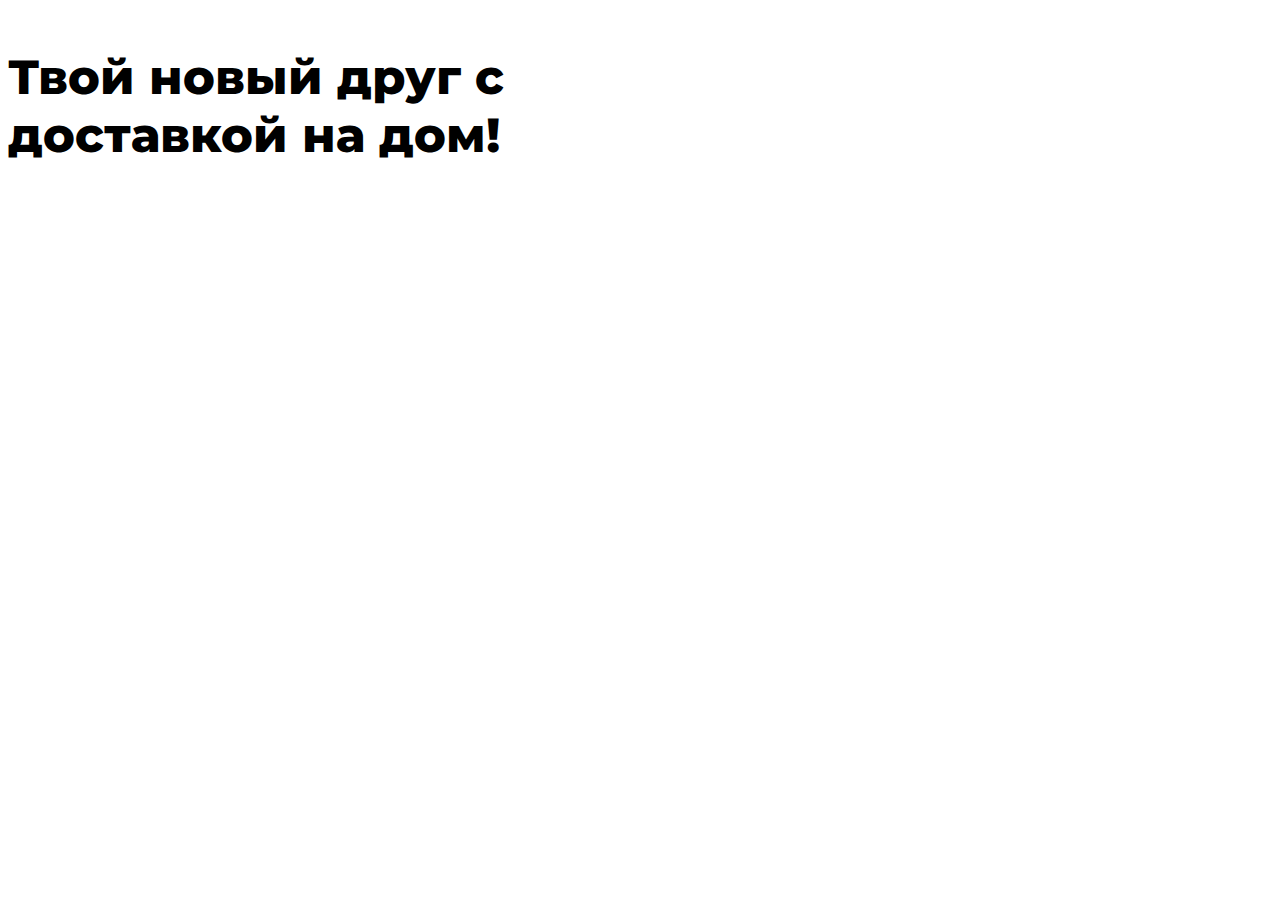
==== index.html @ 2981b5f7 "Happy Pet v0.1" ====
<!DOCTYPE html>
<html lang="en">
<head>
    <meta charset="UTF-8">
    <meta name="viewport" content="width=1600, height=900, initial-scale=1.0">
    <title>Happy Pet</title>
    <link rel="stylesheet" href="css/main.css">
    <link rel="preconnect" href="https://fonts.googleapis.com">
    <link rel="preconnect" href="https://fonts.gstatic.com" crossorigin>
    <link href="https://fonts.googleapis.com/css2?family=Montserrat:wght@400;800&display=swap" rel="stylesheet">
</head>

<body>
    <p class="caption" style="width: 500px" style="height: 70px">Твой новый друг с доставкой на дом! </p>
</body>
</html>

<!--font: Montserrat-->
---- css/main.css ----
body {
    font-family: 'Montserrat', sans-serif;
}

.caption {
    color: black;
    font-size: 48px;
    font-weight: 800;
    margin-bottom: 325;
    margin-right: 215; 
}
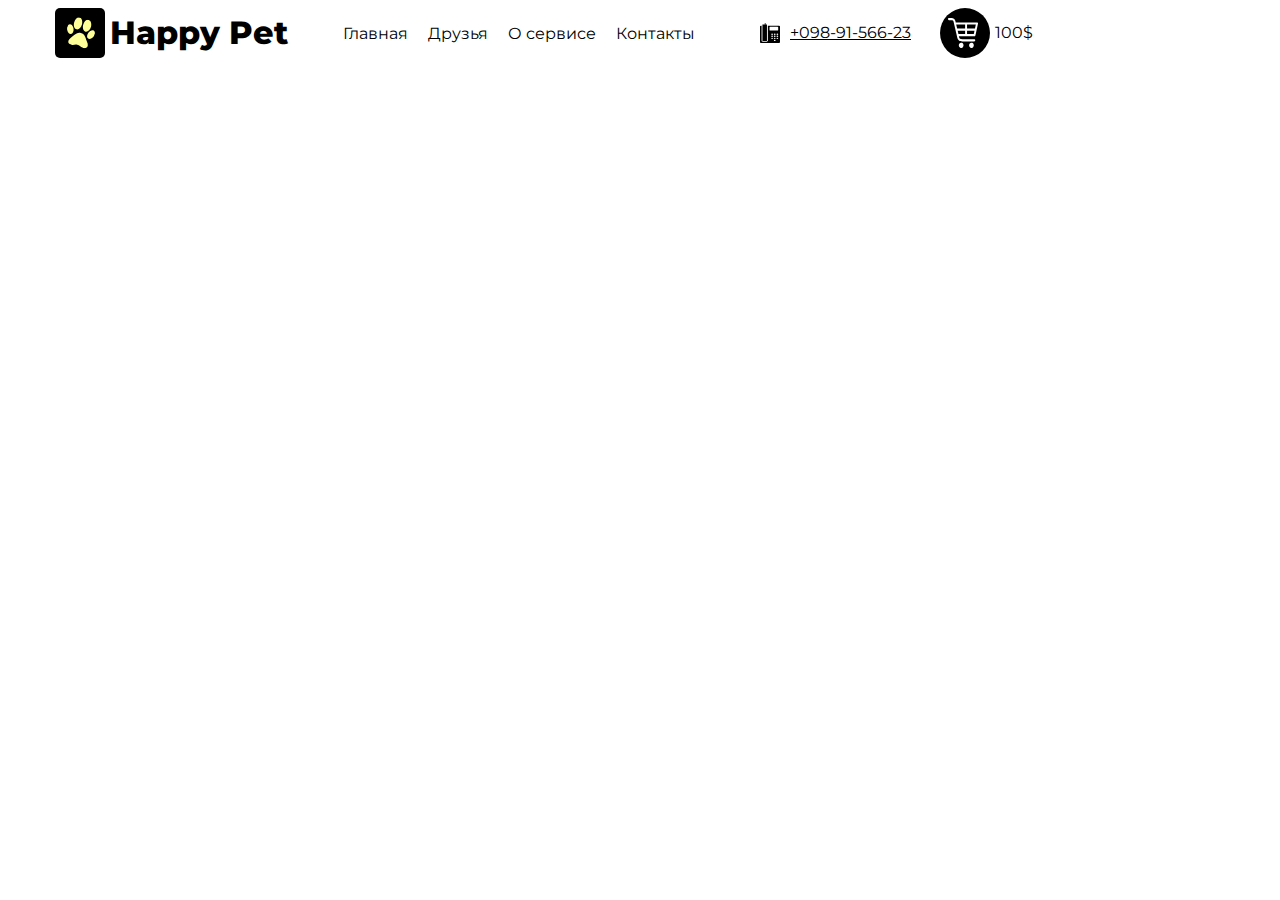
==== commit 736fac62: "Happy Pet v0.2" ====
--- a/index.html
+++ b/index.html
@@ -11,8 +11,56 @@
 </head>
 
 <body>
-    <p class="caption" style="width: 500px" style="height: 70px">Твой новый друг с доставкой на дом! </p>
+    <header id="header" class="header">
+        <div class="container">
+            <div class="nav">
+                <div class="logo">
+                    <div class="logoimg"> 
+                        <img src="img/logo.svg" alt="Happy Pet Logo" class="logoicon">
+                        <div class="logorect"></div>
+                    </div>
+                    <h1 class="logotitle">Happy Pet</h1>
+                </div>
+                <ul class="menu">
+                    <li>
+                        <a href="#">
+                            Главная
+                        </a>
+                    </li>
+                    <li>
+                        <a href="#">
+                            Друзья
+                        </a>
+                    </li>
+                    <li>
+                        <a href="#">
+                            О сервисе
+                        </a>
+                    </li>
+                    <li>
+                        <a href="#">
+                            Контакты
+                        </a>
+                    </li>
+                </ul>
+                <div class="telephone">
+                    <img src="img/phone.svg" alt="telephone icon" class="telimg">
+                    <a href="tel:+0989156623" class="tel">+098-91-566-23</a>
+                </div>
+                <div class="cart">
+                    <div class="cartimg">                    
+                        <img src="img/backet.svg" alt="cart icon" class="carticon"></div>
+                        <div class="cartcircle"></div>
+                    <a href="#" class="amount">100$</a>
+                </div>
+            </div>
+            <div class="offer">
+
+            </div>
+        </div>
+    </header>
+
+
+    </header>
 </body>
-</html>
-
-<!--font: Montserrat-->+</html>--- a/css/main.css
+++ b/css/main.css
@@ -2,10 +2,95 @@
     font-family: 'Montserrat', sans-serif;
 }
 
-.caption {
+.container{
+    width: 1170px;
+    margin: 0 auto; /*centering*/
+}
+
+.nav{
+    display:flex;
+    width: 1020px; height: 50px;
+    top: 80px; left: 215px;
+}
+
+.logo{
+    display:flex;
+}
+
+.logoimg{
+    width: 50px; height: 50px;
+}
+
+.logoicon{
+    position: absolute;
+    margin-top: 7px; margin-left: 7.5px;
+    width: 35px; height: 35px;
+}
+.logorect{
+    border-radius: 5px;;
+    width: 50px; height: 50px;
+    background: #000;
+    z-index: -1;
+}
+
+.logotitle{
+    margin: 5px;
+    font-size: 24;
+    font-weight: 800;
+    text-align: center;
+}
+
+.menu{
+    display: flex;
+    list-style-type: none;
+    font-size: 16px; 
+}
+
+.menu li a{
+    text-decoration: none;
+    margin: 10px;
+    color:#000;
+}
+
+.telephone{
+    display: flex;
+    width: 180px; height: 20px;
+    margin-left: 55px;
+}
+
+.telimg{
+    width: 20px; height: 20px;
+    margin-top: 15px;
+}
+
+.tel{
+    color:#000;
+    width: 170px; height: 10px;
+    margin: 10px; margin-top: 15px;
+}
+
+.cart{
+    display: flex;
+    width: 120px; height: 50px;
+}
+.carticon{
+    position: absolute;
+    width: 30px; height: 30px;
+    margin-left: 8px; margin-top: 10px;;
+}
+.cartcircle{
+    background: #000;
+    width: 50px; height: 50px;
+    border-radius: 50%;
+    z-index: -1;
+}
+.amount{
     color: black;
-    font-size: 48px;
-    font-weight: 800;
-    margin-bottom: 325;
-    margin-right: 215; 
-}+    text-decoration: none;
+    margin: 5px; margin-top: 15px;
+}
+
+
+
+/*    background: linear-gradient(15deg, #FFFF35, rgb(255, 255, 153, 20%));
+*/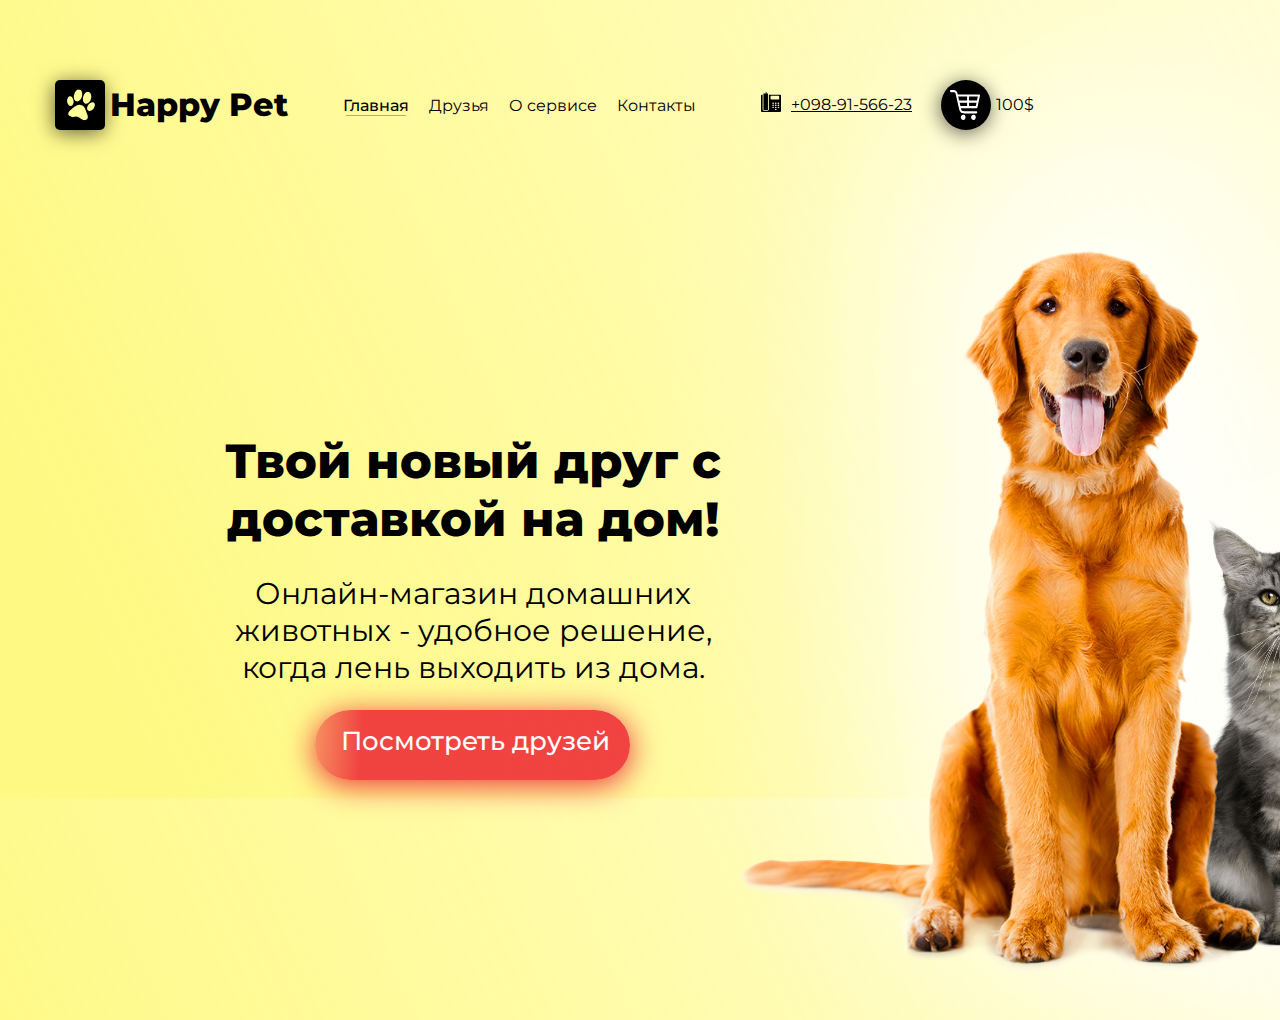
==== commit 1642715b: "Happy Per v0.3" ====
--- a/index.html
+++ b/index.html
@@ -6,8 +6,7 @@
     <title>Happy Pet</title>
     <link rel="stylesheet" href="css/main.css">
     <link rel="preconnect" href="https://fonts.googleapis.com">
-    <link rel="preconnect" href="https://fonts.gstatic.com" crossorigin>
-    <link href="https://fonts.googleapis.com/css2?family=Montserrat:wght@400;800&display=swap" rel="stylesheet">
+    <link href="https://fonts.googleapis.com/css2?family=Montserrat:wght@400;500;800&display=swap" rel="stylesheet"> 
 </head>
 
 <body>
@@ -23,9 +22,10 @@
                 </div>
                 <ul class="menu">
                     <li>
-                        <a href="#">
+                        <a href="#" class="maintext">
                             Главная
                         </a>
+                            <div class="underlining"></div>
                     </li>
                     <li>
                         <a href="#">
@@ -44,23 +44,45 @@
                     </li>
                 </ul>
                 <div class="telephone">
-                    <img src="img/phone.svg" alt="telephone icon" class="telimg">
+                    <img src="img/phone.svg" alt="telephone icon" class="telicon">
                     <a href="tel:+0989156623" class="tel">+098-91-566-23</a>
                 </div>
                 <div class="cart">
-                    <div class="cartimg">                    
-                        <img src="img/backet.svg" alt="cart icon" class="carticon"></div>
-                        <div class="cartcircle"></div>
+                    <div class="cartimg">    
+                        <a href="#" class="cartcirclelink">
+                            <img src="img/backet.svg" alt="cart icon" class="carticon"></div>
+                            <div class="cartcircle"></div>
+                        </a>
                     <a href="#" class="amount">100$</a>
                 </div>
             </div>
-            <div class="offer">
-
-            </div>
         </div>
     </header>
-
-
-    </header>
+    <offer id="offer" class="offer">
+        <div id="offercontainer" class="offercontainer">
+            <u1 class="title">
+                Твой новый друг с доставкой на дом!
+            </u1>
+            <u2 class="desctiption">
+                Онлайн-магазин домашних животных - удобное решение, когда лень выходить из дома.
+            </u2>
+            <a href="#" class="offerbtn">
+                <div class="offerbtnrect"></div>
+                <p class="offerbtntext">
+                    Посмотреть друзей
+                </p>
+            </a>
+        </div>
+    </offer>
+    <picture class="picture">
+        <div class="dog">
+            <div class="doglight"></div>
+            <img src="img/dog.png" alt="dog picture" class="dogimg">
+        </div>
+        <div class="cat">
+            <div class="catlight"></div>
+            <img src="img/cat.png" alt="cat picture" class="catimg">
+        </div>
+    </picture>
 </body>
 </html>--- a/css/main.css
+++ b/css/main.css
@@ -1,66 +1,81 @@
+/*-------------------- body --------------------*/
 body {
     font-family: 'Montserrat', sans-serif;
-}
-
+    background: linear-gradient(66deg, rgba(255, 245, 30, 0.55) 10%, rgba(255, 255, 155, 0.10) 145%);
+}
+/*-------------------- body --------------------*/
+
+/*-------------------- container --------------------*/
 .container{
     width: 1170px;
     margin: 0 auto; /*centering*/
 }
-
+/*-------------------- container --------------------*/
+/*-------------------- header --------------------*/
 .nav{
     display:flex;
     width: 1020px; height: 50px;
-    top: 80px; left: 215px;
-}
-
+    margin-top: 80px; left: 215px;
+}
+/*-------------------- header --------------------*/
+/*-------------------- logo --------------------*/
 .logo{
     display:flex;
 }
-
 .logoimg{
     width: 50px; height: 50px;
 }
-
 .logoicon{
     position: absolute;
     margin-top: 7px; margin-left: 7.5px;
     width: 35px; height: 35px;
+    z-index: 1;
 }
 .logorect{
     border-radius: 5px;;
     width: 50px; height: 50px;
     background: #000;
+    filter: drop-shadow(-1px 3px 10px rgba(0, 0, 0, 0.60)); 
     z-index: -1;
 }
-
 .logotitle{
     margin: 5px;
     font-size: 24;
     font-weight: 800;
     text-align: center;
 }
-
+/*-------------------- logo --------------------*/
+/*-------------------- menu --------------------*/
 .menu{
     display: flex;
     list-style-type: none;
     font-size: 16px; 
-}
-
+    font-weight: 400;
+}
 .menu li a{
     text-decoration: none;
     margin: 10px;
     color:#000;
 }
-
+.maintext{
+    font-weight: 500; 
+}
+.underlining{
+    width: 60px; height: 1px;
+    background: rgba(0, 0, 0, 0.30);
+    margin-top: 2px; margin: auto;
+}
+/*-------------------- menu --------------------*/
+/*-------------------- telephone --------------------*/
 .telephone{
     display: flex;
     width: 180px; height: 20px;
     margin-left: 55px;
 }
 
-.telimg{
+.telicon{
     width: 20px; height: 20px;
-    margin-top: 15px;
+    margin-top: 12px;
 }
 
 .tel{
@@ -68,7 +83,8 @@
     width: 170px; height: 10px;
     margin: 10px; margin-top: 15px;
 }
-
+/*-------------------- telephone --------------------*/
+/*-------------------- cart --------------------*/
 .cart{
     display: flex;
     width: 120px; height: 50px;
@@ -76,10 +92,12 @@
 .carticon{
     position: absolute;
     width: 30px; height: 30px;
-    margin-left: 8px; margin-top: 10px;;
+    margin-left: 9px; margin-top: 10px;;
+    z-index: 1;
 }
 .cartcircle{
     background: #000;
+    filter: drop-shadow(-1px 3px 10px rgba(0, 0, 0, 0.60)); 
     width: 50px; height: 50px;
     border-radius: 50%;
     z-index: -1;
@@ -89,8 +107,144 @@
     text-decoration: none;
     margin: 5px; margin-top: 15px;
 }
-
-
-
-/*    background: linear-gradient(15deg, #FFFF35, rgb(255, 255, 153, 20%));
-*/+/*-------------------- cart --------------------*/
+/*-------------------- header --------------------*/
+
+
+
+/*-------------------- offer --------------------*/
+/*-------------------- offercontainer --------------------*/
+.offercontainer{
+    width: 500px; height: 335px;
+    margin-left: 215px; margin-top: 325px;
+}
+/*-------------------- offercontainer --------------------*/
+/*-------------------- title --------------------*/
+.title{
+    display: flex;
+    width: 500px; height: 70px;
+    flex-direction: column;
+    justify-content: center;
+    flex-shrink: 0;
+
+    color: #000;
+    text-align: center;
+    font-size: 48px;
+    font-style: normal;
+    font-weight: 800;
+    line-height: normal;
+}
+/*-------------------- title --------------------*/
+/*-------------------- desctiption --------------------*/
+.desctiption{
+    display: flex;
+    width: 500px; height: 100px;
+    flex-direction: column;
+    justify-content: center;
+    flex-shrink: 0;
+
+    color: #000;
+    text-align: center;
+    font-size: 30px;
+    font-style: normal;
+    font-weight: 400;
+    line-height: normal;
+
+    margin-top: 55px;
+}
+/*-------------------- desctiption --------------------*/
+/*-------------------- offerbtn --------------------*/
+.offerbtn{
+    display:flex;
+    width: 315px; height: 70px;
+    margin-left: 92px; margin-top: 30px;
+
+    text-decoration: none;
+}
+/*-------------------- offerbtn --------------------*/
+/*-------------------- offerbtnrect --------------------*/
+.offerbtnrect{
+    position: absolute;
+    width: 315px; height: 70px;
+
+    border-radius: 60px;
+    background: linear-gradient(274deg, rgba(239, 48, 56, 0.90) 85%, rgba(235, 76, 66, 0.00) 120%);
+    box-shadow: 0px 5px 30px 1px #F03A3D; 
+    z-index: -1;
+}
+/*-------------------- offerbtnrect --------------------*/
+/*-------------------- offerbtntext --------------------*/
+.offerbtntext{
+    width: 280px;height: 45px;
+    margin-left: 20px; margin-top: 15px;
+    flex-direction: column;
+    justify-content: center;
+    flex-shrink: 0;
+
+    color: #FFF;
+    text-align: center;
+    font-family: Montserrat; 
+    font-size: 26px;
+    font-style: normal;
+    font-weight: 500;
+    line-height: normal;
+}
+/*-------------------- offerbtntext --------------------*/
+/*-------------------- offerbtn --------------------*/
+/*-------------------- offer --------------------*/
+/*-------------------- picture --------------------*/
+.picture{
+    position:absolute;
+    width: 785px; height: 840px;
+    top: 90px; left: 680px;
+    z-index: -1;    
+}
+/*-------------------- dog --------------------*/
+/*-------------------- doglight --------------------*/
+.doglight{
+    width: 400px; height: 835px;
+    margin-left: 225px; margin-top: 15px;
+
+    border-radius: 60px;
+    background: #FFF;
+    filter: blur(125px);
+}
+/*-------------------- doglight --------------------*/
+/*-------------------- dogimg --------------------*/
+.dogimg{
+    position: absolute;
+    width: 730px; height: 825px;
+    top: 105px;
+
+    z-index: 2;
+}
+/*-------------------- dogimg --------------------*/
+/*-------------------- dog --------------------*/
+/*-------------------- cat --------------------*/
+/*-------------------- catlight --------------------*/
+.catlight{
+    width: 350px; height: 560px;
+    margin-left: 460px; margin-top: -500px;
+
+
+    border-radius: 60px;
+    background: #FFF;
+    filter: blur(125px);
+}
+/*-------------------- catlight --------------------*/
+/*-------------------- catimg --------------------*/
+.catimg{
+    position: absolute;
+    width: 340px; height: 455px;
+    top: 410px; left: 380px;
+
+    z-index: 1;
+
+}
+/*-------------------- catimg --------------------*/
+/*-------------------- cat --------------------*/
+
+
+
+/*-------------------- picture --------------------*/
+
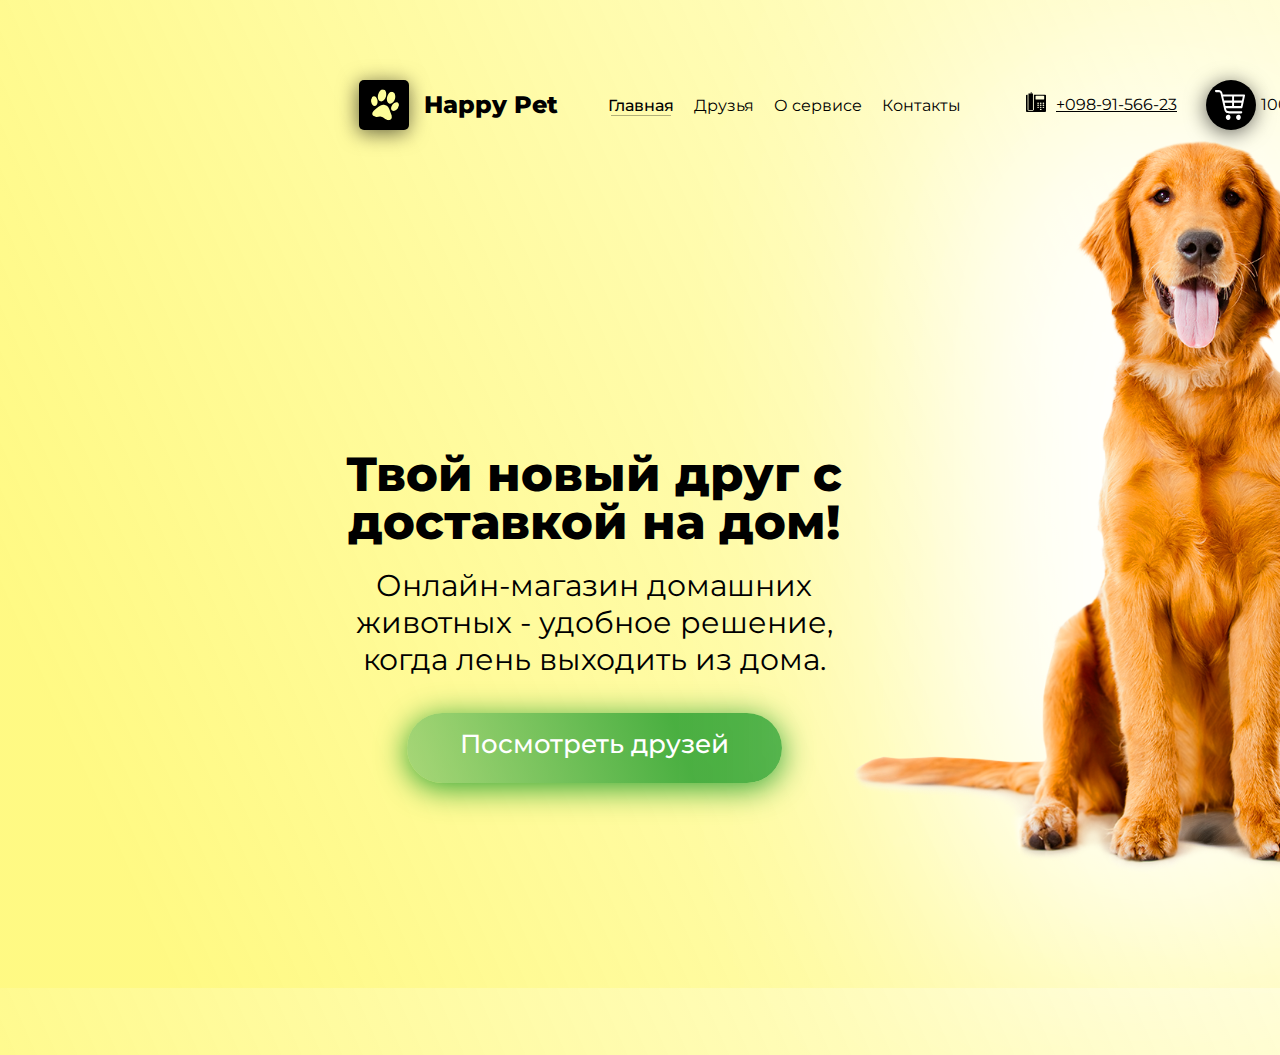
==== commit c2ef15ed: "Happy Pet v0.3F" ====
--- a/index.html
+++ b/index.html
@@ -11,7 +11,7 @@
 
 <body>
     <header id="header" class="header">
-        <div class="container">
+        <div class="headercontainer">
             <div class="nav">
                 <div class="logo">
                     <div class="logoimg"> 
@@ -67,14 +67,13 @@
                 Онлайн-магазин домашних животных - удобное решение, когда лень выходить из дома.
             </u2>
             <a href="#" class="offerbtn">
-                <div class="offerbtnrect"></div>
                 <p class="offerbtntext">
                     Посмотреть друзей
                 </p>
             </a>
         </div>
     </offer>
-    <picture class="picture">
+    <div class="picture">
         <div class="dog">
             <div class="doglight"></div>
             <img src="img/dog.png" alt="dog picture" class="dogimg">
@@ -83,6 +82,6 @@
             <div class="catlight"></div>
             <img src="img/cat.png" alt="cat picture" class="catimg">
         </div>
-    </picture>
+    </div>
 </body>
 </html>--- a/css/main.css
+++ b/css/main.css
@@ -1,21 +1,24 @@
 /*-------------------- body --------------------*/
 body {
     font-family: 'Montserrat', sans-serif;
+    width: 1600px;
+    height: 900px;
+    overflow: hidden;
     background: linear-gradient(66deg, rgba(255, 245, 30, 0.55) 10%, rgba(255, 255, 155, 0.10) 145%);
 }
 /*-------------------- body --------------------*/
 
 /*-------------------- container --------------------*/
-.container{
+.headercontainer{
     width: 1170px;
-    margin: 0 auto; /*centering*/
+    margin-left: 0 auto; /*centering*/
 }
 /*-------------------- container --------------------*/
 /*-------------------- header --------------------*/
 .nav{
     display:flex;
     width: 1020px; height: 50px;
-    margin-top: 80px; left: 215px;
+    margin-top: 80px; padding-left: 30%;
 }
 /*-------------------- header --------------------*/
 /*-------------------- logo --------------------*/
@@ -23,7 +26,7 @@
     display:flex;
 }
 .logoimg{
-    width: 50px; height: 50px;
+    width: 50%; height: 50%;
 }
 .logoicon{
     position: absolute;
@@ -39,10 +42,13 @@
     z-index: -1;
 }
 .logotitle{
-    margin: 5px;
-    font-size: 24;
+    padding-left: 15px;
+    margin-top: 10px;
+    width: 100%;
+    font-size: 24px;
     font-weight: 800;
     text-align: center;
+    white-space: nowrap;
 }
 /*-------------------- logo --------------------*/
 /*-------------------- menu --------------------*/
@@ -54,7 +60,7 @@
 }
 .menu li a{
     text-decoration: none;
-    margin: 10px;
+    padding: 10px;
     color:#000;
 }
 .maintext{
@@ -115,8 +121,15 @@
 /*-------------------- offer --------------------*/
 /*-------------------- offercontainer --------------------*/
 .offercontainer{
-    width: 500px; height: 335px;
-    margin-left: 215px; margin-top: 325px;
+    display: flex;
+    flex-wrap: wrap;
+    justify-content: center;
+    align-items: center;
+    
+    padding-top: 325px; padding-left: 21%; padding-right: 225px;
+    width: 500px;
+    height: 335px;
+    flex-shrink: 0;
 }
 /*-------------------- offercontainer --------------------*/
 /*-------------------- title --------------------*/
@@ -132,7 +145,7 @@
     font-size: 48px;
     font-style: normal;
     font-weight: 800;
-    line-height: normal;
+    line-height: 1;
 }
 /*-------------------- title --------------------*/
 /*-------------------- desctiption --------------------*/
@@ -150,101 +163,100 @@
     font-weight: 400;
     line-height: normal;
 
-    margin-top: 55px;
+    padding-top: 5%;
 }
 /*-------------------- desctiption --------------------*/
 /*-------------------- offerbtn --------------------*/
 .offerbtn{
     display:flex;
-    width: 315px; height: 70px;
-    margin-left: 92px; margin-top: 30px;
+    width: 75%; height: 70px;
+    margin-top: 5%;
 
     text-decoration: none;
+    text-align: center;
+    justify-content: center;
+    align-items: center;
+    
+    border-radius: 60px;
+    background: linear-gradient(251deg, rgba(54, 167, 54, 0.90) 27.94%, rgba(191, 227, 191, 0.29) 152.54%); 
+    box-shadow: 0px 5px 30px 1px #36A736; 
+    z-index: -1;
+
 }
 /*-------------------- offerbtn --------------------*/
-/*-------------------- offerbtnrect --------------------*/
-.offerbtnrect{
-    position: absolute;
-    width: 315px; height: 70px;
-
-    border-radius: 60px;
-    background: linear-gradient(274deg, rgba(239, 48, 56, 0.90) 85%, rgba(235, 76, 66, 0.00) 120%);
-    box-shadow: 0px 5px 30px 1px #F03A3D; 
-    z-index: -1;
-}
-/*-------------------- offerbtnrect --------------------*/
 /*-------------------- offerbtntext --------------------*/
 .offerbtntext{
-    width: 280px;height: 45px;
-    margin-left: 20px; margin-top: 15px;
+    width: 100%;height: 100%;
     flex-direction: column;
-    justify-content: center;
-    flex-shrink: 0;
+    text-align: center; 
+    flex-shrink: 0;
+    margin-top: 15%;
 
     color: #FFF;
-    text-align: center;
     font-family: Montserrat; 
     font-size: 26px;
-    font-style: normal;
     font-weight: 500;
-    line-height: normal;
 }
 /*-------------------- offerbtntext --------------------*/
 /*-------------------- offerbtn --------------------*/
 /*-------------------- offer --------------------*/
 /*-------------------- picture --------------------*/
 .picture{
-    position:absolute;
-    width: 785px; height: 840px;
-    top: 90px; left: 680px;
-    z-index: -1;    
+    width: 785px;
+    height: 839px;
 }
 /*-------------------- dog --------------------*/
-/*-------------------- doglight --------------------*/
+.dog{
+    display: flex;
+    flex-wrap: nowrap;
+    max-height: auto;
+    width: 100%; height: 100%;
+    margin-left: 100%; margin-top: -90%;
+}
+.dogimg{
+    width: auto; height: 835px;
+    z-index: 1;
+}
 .doglight{
-    width: 400px; height: 835px;
-    margin-left: 225px; margin-top: 15px;
+    position: absolute;
+    width: 397px;
+    height: 835px;
+    border-radius: 60px;
+    margin-left: calc(13% - 5px);
 
     border-radius: 60px;
     background: #FFF;
     filter: blur(125px);
-}
-/*-------------------- doglight --------------------*/
-/*-------------------- dogimg --------------------*/
-.dogimg{
-    position: absolute;
-    width: 730px; height: 825px;
-    top: 105px;
-
-    z-index: 2;
-}
-/*-------------------- dogimg --------------------*/
+    z-index: -1;
+}
 /*-------------------- dog --------------------*/
 /*-------------------- cat --------------------*/
-/*-------------------- catlight --------------------*/
+.cat{
+    display: flex;
+    flex-wrap: nowrap;
+    max-height: auto;
+    width: 100%; height: 100%;
+    margin-left: 110%; margin-top: -90%;
+}
+.catimg{
+    width: 340px;
+    height: 455px;
+    flex-shrink: 0;
+    margin-left: 35%; margin-top: 25%;
+}
 .catlight{
-    width: 350px; height: 560px;
-    margin-left: 460px; margin-top: -500px;
-
+    position:absolute; 
+    width: 348px;
+    height: 559px;
+    flex-shrink: 0;
+    margin-left: calc(19% - 5px);
 
     border-radius: 60px;
     background: #FFF;
     filter: blur(125px);
-}
-/*-------------------- catlight --------------------*/
-/*-------------------- catimg --------------------*/
-.catimg{
-    position: absolute;
-    width: 340px; height: 455px;
-    top: 410px; left: 380px;
-
-    z-index: 1;
-
-}
-/*-------------------- catimg --------------------*/
+    z-index: -1;
+}
 /*-------------------- cat --------------------*/
 
-
-
 /*-------------------- picture --------------------*/
 
